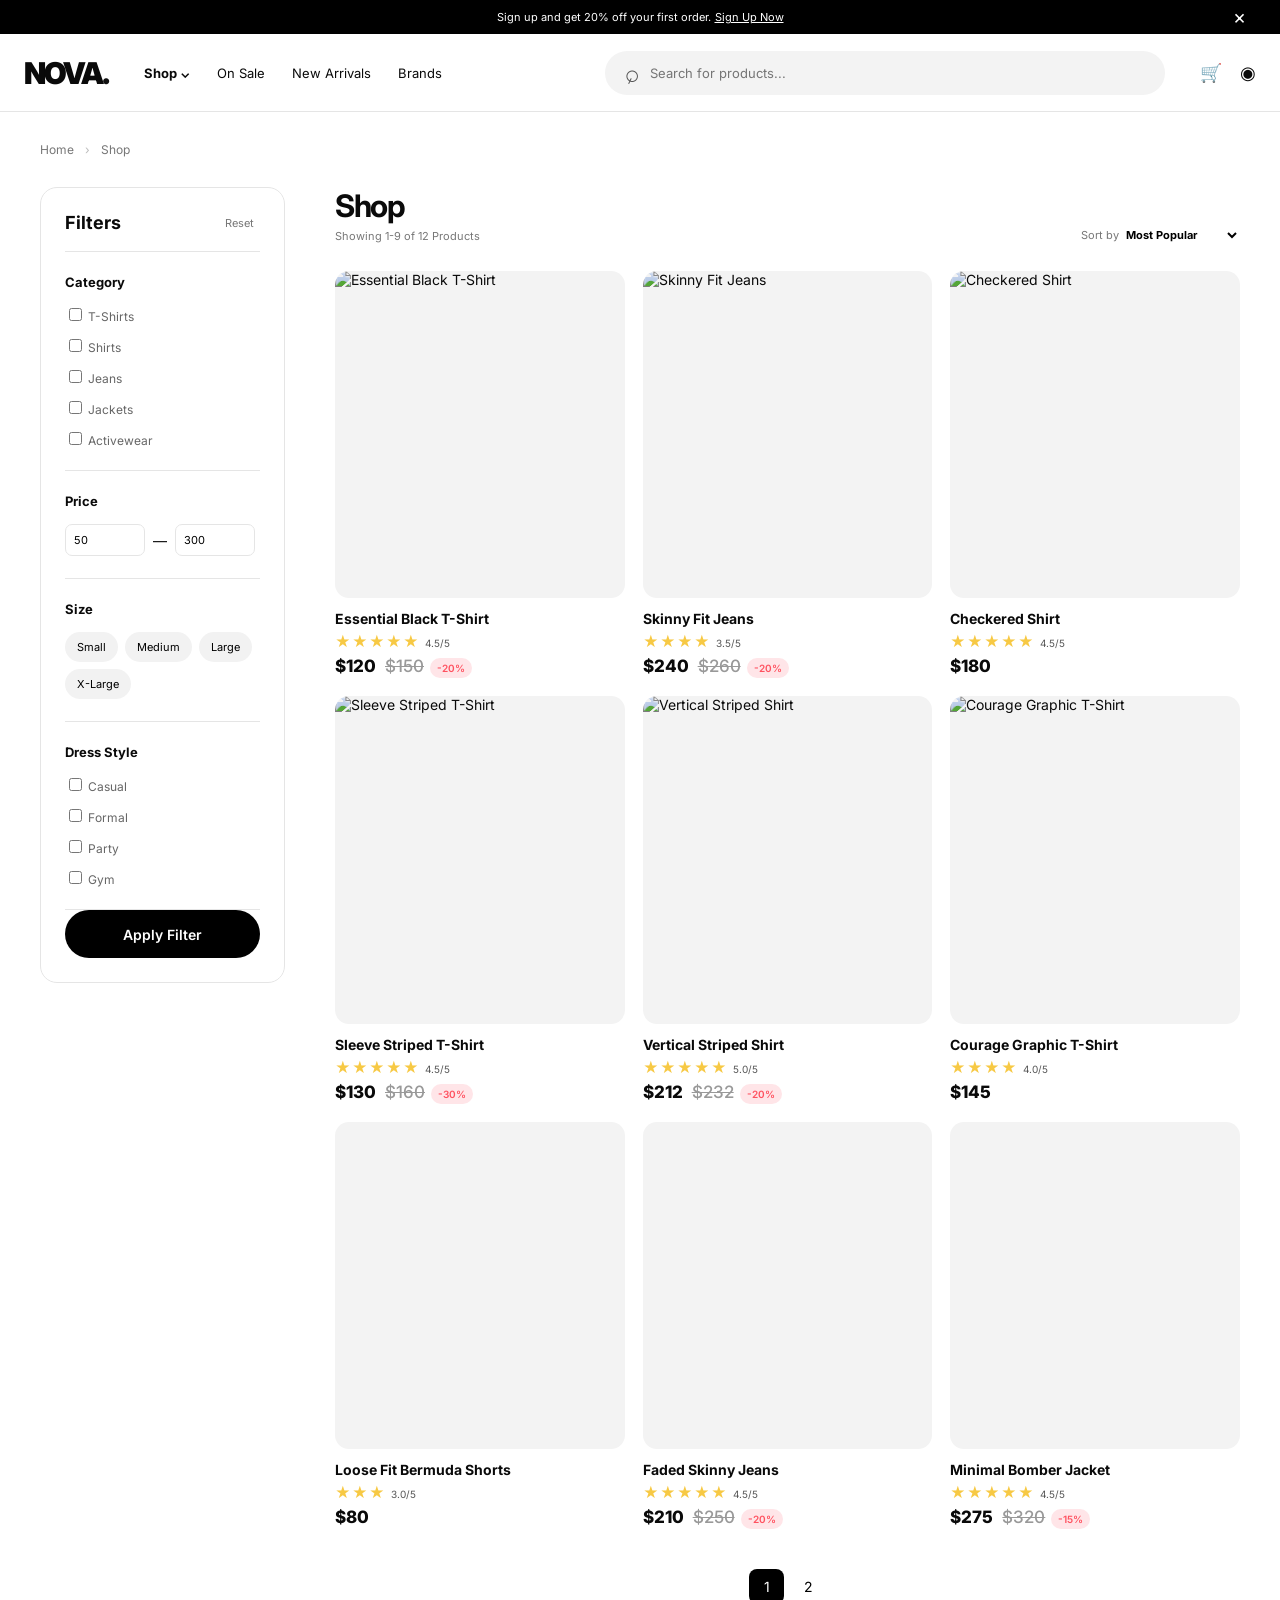
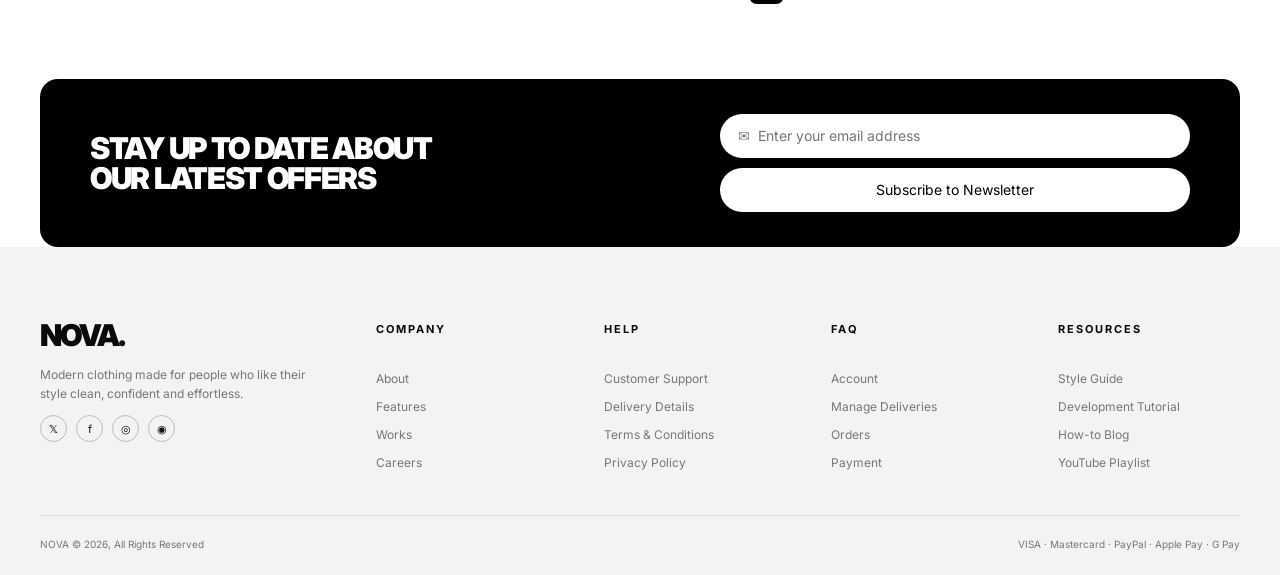
==== shop.html @ 7a4cac16 "first commit" ====
<!DOCTYPE html>
<html lang="en"><head><meta charset="UTF-8"><meta name="viewport" content="width=device-width, initial-scale=1.0"><title>Shop — NOVA</title><link rel="preconnect" href="https://fonts.googleapis.com"><link rel="preconnect" href="https://fonts.gstatic.com" crossorigin><link href="https://fonts.googleapis.com/css2?family=Inter:wght@400;500;600;700;800;900&display=swap" rel="stylesheet"><link rel="stylesheet" href="style.css"></head>
<body>
<div class="promo">Sign up and get 20% off your first order. <a href="index.html#newsletter">Sign Up Now</a><button class="promo-close">×</button></div>
<header class="site-header"><a class="logo" href="index.html">NOVA<span>.</span></a><nav class="desktop-nav"><a class="active" href="shop.html">Shop <span>⌄</span></a><a href="shop.html?sort=sale">On Sale</a><a href="shop.html?sort=new">New Arrivals</a><a href="shop.html?category=brands">Brands</a></nav><div class="search-box"><span>⌕</span><input id="globalSearch" placeholder="Search for products..."></div><div class="header-actions"><a href="cart.html">🛒</a><a href="index.html#account">◉</a><button class="hamburger" id="hamburger"><i></i><i></i><i></i></button></div></header>
<div class="mobile-menu" id="mobileMenu"><a href="shop.html">Shop</a><a href="shop.html?sort=sale">On Sale</a><a href="shop.html?sort=new">New Arrivals</a><a href="shop.html?category=brands">Brands</a><a href="cart.html">Cart</a></div>
<main class="container shop-page"><div class="breadcrumbs">Home <span>›</span> Shop</div><div class="shop-layout">
<aside class="filters"><div class="filter-title"><h3>Filters</h3><button id="clearFilters">Reset</button></div><div class="filter-group"><h4>Category</h4><label><input type="checkbox" value="T-Shirts"> T-Shirts</label><label><input type="checkbox" value="Shirts"> Shirts</label><label><input type="checkbox" value="Jeans"> Jeans</label><label><input type="checkbox" value="Jackets"> Jackets</label><label><input type="checkbox" value="Activewear"> Activewear</label></div><div class="filter-group"><h4>Price</h4><div class="price-row"><input id="minPrice" type="number" value="50" min="0"><span>—</span><input id="maxPrice" type="number" value="300" min="0"></div></div><div class="filter-group"><h4>Size</h4><div class="chips"><button data-size="S">Small</button><button data-size="M">Medium</button><button data-size="L">Large</button><button data-size="XL">X-Large</button></div></div><div class="filter-group"><h4>Dress Style</h4><label><input type="checkbox" value="Casual"> Casual</label><label><input type="checkbox" value="Formal"> Formal</label><label><input type="checkbox" value="Party"> Party</label><label><input type="checkbox" value="Gym"> Gym</label></div><button class="btn dark full" id="applyFilters">Apply Filter</button></aside>
<section class="shop-results"><div class="shop-head"><div><h1 id="shopTitle">Casual</h1><p id="resultCount"></p></div><label class="sort">Sort by <select id="sortSelect"><option value="popular">Most Popular</option><option value="new">Newest</option><option value="price-low">Price: Low to High</option><option value="price-high">Price: High to Low</option></select></label></div><div class="product-grid three" id="shopProducts"></div><div class="pagination" id="pagination"></div></section>
</div></main>
<section class="newsletter container" id="newsletter"><h2>STAY UP TO DATE ABOUT<br>OUR LATEST OFFERS</h2><form id="newsletterForm"><input type="email" required placeholder="✉  Enter your email address"><button>Subscribe to Newsletter</button></form></section><footer class="footer"><div class="container footer-grid"><div class="footer-brand"><a class="logo" href="index.html">NOVA<span>.</span></a><p>Modern clothing made for people who like their style clean, confident and effortless.</p><div class="socials"><a href="#">𝕏</a><a href="#">f</a><a href="#">◎</a><a href="#">◉</a></div></div><div><h4>COMPANY</h4><a href="#">About</a><a href="#">Features</a><a href="#">Works</a><a href="#">Careers</a></div><div><h4>HELP</h4><a href="#">Customer Support</a><a href="#">Delivery Details</a><a href="#">Terms & Conditions</a><a href="#">Privacy Policy</a></div><div><h4>FAQ</h4><a href="#">Account</a><a href="#">Manage Deliveries</a><a href="cart.html">Orders</a><a href="#">Payment</a></div><div><h4>RESOURCES</h4><a href="#">Style Guide</a><a href="#">Development Tutorial</a><a href="#">How-to Blog</a><a href="#">YouTube Playlist</a></div></div><div class="container footer-bottom"><span>NOVA © 2026, All Rights Reserved</span><span>VISA · Mastercard · PayPal · Apple Pay · G Pay</span></div></footer><div class="toast" id="toast"></div><script src="script.js"></script></body></html>
---- style.css ----
:root {
    --black: #000;
    --white: #fff;
    --bg: #fff;
    --soft: #f5f5f5;
    --line: #e5e5e5;
    --muted: #6b6b6b;
    --yellow: #f7c944;
    --red: #ff5a67;
    --max: 1710px
}

* {
    box-sizing: border-box
}

html {
    scroll-behavior: smooth
}

body {
    margin: 0;
    font-family: Inter, Arial, sans-serif;
    color: #0a0a0a;
    background: #fff;
    font-size: 14px
}

a {
    text-decoration: none;
    color: inherit
}

button,
input,
select {
    font: inherit
}

button {
    cursor: pointer;
    border: 0;
    background: none
}

.container {
    /* width: min(var(--max), calc(100% - 80px)); */
    width: min(var(--max), calc(100% - 80px));
    margin: auto
}

.promo {
    height: 34px;
    background: #000;
    color: #fff;
    display: flex;
    align-items: center;
    justify-content: center;
    font-size: 11px;
    position: relative
}

.promo a {
    text-decoration: underline;
    margin-left: 4px
}

.promo-close {
    position: absolute;
    right: 28px;
    color: #fff;
    font-size: 20px
}

.site-header {
    height: 78px;
    border-bottom: 1px solid var(--line);
    display: flex;
    align-items: center;
    gap: 35px;
    padding: 0 max(24px, calc((100% - 1280px)/2));
    background: #fff;
    position: sticky;
    top: 0;
    z-index: 50
}

.logo {
    font-weight: 900;
    font-size: 30px;
    letter-spacing: -1.7px;
    white-space: nowrap
}

.logo span {
    color: #111
}

.desktop-nav {
    display: flex;
    gap: 27px;
    align-items: center
}

.desktop-nav a {
    font-size: 13px
}

.desktop-nav a:hover,
.desktop-nav .active {
    font-weight: 700
}

.desktop-nav span {
    font-size: 13px
}

.search-box {
    height: 44px;
    background: #f3f3f3;
    border-radius: 24px;
    display: flex;
    align-items: center;
    gap: 10px;
    padding: 0 18px;
    flex: 1;
    max-width: 560px;
    margin-left: auto
}

.search-box span {
    font-size: 25px;
    transform: rotate(-20deg);
    color: #555
}

.search-box input {
    border: 0;
    outline: 0;
    background: transparent;
    width: 100%;
    font-size: 13px
}

.header-actions {
    display: flex;
    align-items: center;
    gap: 18px;
    font-size: 18px
}

.header-actions a {
    line-height: 1
}

.hamburger {
    display: none;
    width: 34px;
    height: 34px
}

.hamburger i {
    display: block;
    width: 20px;
    height: 2px;
    background: #111;
    margin: 4px auto
}

.mobile-menu {
    display: none
}

.hero {
    min-height: 620px;
    background: #f4f2f3;
    display: grid;
    grid-template-columns: 1fr 1fr;
    overflow: hidden
}

.hero-copy {
    padding: 82px 40px 55px 70px;
    display: flex;
    flex-direction: column;
    align-items: flex-start
}

.eyebrow {
    font-size: 11px;
    font-weight: 700;
    letter-spacing: 1.7px;
    color: #555;
    margin: 0 0 16px
}

.hero h1 {
    font-size: 65px;
    line-height: .93;
    letter-spacing: -4px;
    margin: 0 0 22px;
    font-weight: 900
}

.hero h1 span {
    display: inline-block
}

.hero-text {
    max-width: 480px;
    line-height: 1.7;
    color: #666;
    margin: 0 0 26px
}

.btn {
    display: inline-flex;
    justify-content: center;
    align-items: center;
    min-height: 48px;
    border-radius: 25px;
    padding: 0 34px;
    font-weight: 600
}

.btn.dark {
    background: #000;
    color: #fff
}

.btn.light {
    background: #fff;
    border: 1px solid var(--line)
}

.btn.full {
    width: 100%
}

.stats {
    display: flex;
    gap: 35px;
    margin-top: auto;
    padding-top: 35px
}

.stats div {
    display: flex;
    flex-direction: column;
    gap: 6px
}

.stats strong {
    font-size: 27px
}

.stats span {
    font-size: 10px;
    color: #777
}

.hero-image {
    min-height: 620px
}

.hero-image img {
    width: 100%;
    height: 100%;
    object-fit: cover;
    object-position: center
}

.brand-strip {
    background: #000;
    color: #fff
}

.brands {
    height: 92px;
    display: flex;
    align-items: center;
    justify-content: space-around;
    font-size: 24px;
    letter-spacing: -1px
}

.brands b:last-child {
    font-weight: 500
}

.section {
    padding-top: 78px;
    padding-bottom: 78px
}

.section-heading {
    display: flex;
    align-items: center;
    justify-content: space-between;
    margin-bottom: 35px
}

.section-heading h2,
.styles-section>h2 {
    font-size: 31px;
    letter-spacing: -1.5px;
    margin: 0;
    font-weight: 900
}

.section-heading>a {
    border: 1px solid var(--line);
    padding: 11px 22px;
    border-radius: 22px;
    font-size: 12px
}

.product-grid {
    display: grid;
    gap: 18px
}

.product-grid.four {
    grid-template-columns: repeat(4, 1fr)
}

.product-grid.three {
    grid-template-columns: repeat(3, 1fr)
}

.product-card {
    min-width: 0
}

.product-image {
    display: block;
    background: #f3f3f3;
    border-radius: 14px;
    overflow: hidden;
    aspect-ratio: 1/1.13;
    margin-bottom: 12px
}

.product-image img {
    width: 100%;
    height: 100%;
    object-fit: cover;
    mix-blend-mode: multiply
}

.product-name {
    display: block;
    font-weight: 700;
    font-size: 14px;
    margin-bottom: 5px
}

.rating {
    color: var(--yellow);
    font-size: 15px;
    letter-spacing: 1px
}

.rating small {
    color: #555;
    font-size: 10px;
    letter-spacing: 0;
    margin-left: 5px
}

.price {
    font-weight: 800;
    font-size: 17px;
    margin-top: 5px
}

.price del {
    color: #999;
    font-weight: 500;
    margin-left: 5px
}

.sale {
    display: inline-block;
    background: #ffe5e8;
    color: #ff5260;
    font-size: 10px;
    border-radius: 10px;
    padding: 4px 7px;
    margin-left: 6px;
    font-weight: 600
}

.border-top {
    border-top: 1px solid var(--line)
}

.styles-section {
    background: #f5f5f5;
    border-radius: 26px;
    padding: 50px
}

.styles-section>h2 {
    text-align: center;
    margin-bottom: 32px
}

.style-grid {
    display: grid;
    grid-template-columns: 1fr 1.7fr;
    gap: 15px
}

.style-card {
    height: 245px;
    border-radius: 15px;
    overflow: hidden;
    position: relative;
    background: #ddd
}

.style-card.wide {
    height: 245px
}

.style-card img {
    width: 100%;
    height: 100%;
    object-fit: cover
}

.style-card span {
    position: absolute;
    top: 22px;
    left: 24px;
    font-size: 22px;
    font-weight: 800
}

.reviews-section {
    padding-bottom: 55px
}

.slider-arrows {
    display: flex;
    gap: 5px
}

.slider-arrows button {
    font-size: 22px;
    padding: 5px
}

.reviews {
    display: grid;
    grid-template-columns: repeat(3, 1fr);
    gap: 18px;
    overflow: hidden
}

.review {
    border: 1px solid var(--line);
    border-radius: 16px;
    padding: 24px;
    min-height: 190px
}

.review h3 {
    font-size: 14px;
    margin: 10px 0
}

.review h3 b {
    display: inline-flex;
    background: #17a558;
    color: #fff;
    width: 15px;
    height: 15px;
    border-radius: 50%;
    align-items: center;
    justify-content: center;
    font-size: 9px
}

.review p {
    color: #666;
    line-height: 1.65;
    margin: 0;
    font-size: 12px
}

.newsletter {
    background: #000;
    color: #fff;
    border-radius: 18px;
    padding: 35px 50px;
    display: flex;
    align-items: center;
    justify-content: space-between;
    gap: 40px;
    margin-bottom: 0
}

.newsletter h2 {
    font-size: 30px;
    line-height: 1;
    letter-spacing: -1.3px;
    margin: 0;
    font-weight: 900
}

.newsletter form {
    width: min(470px, 100%);
    display: grid;
    gap: 10px
}

.newsletter input,
.newsletter button {
    height: 44px;
    border: 0;
    border-radius: 23px;
    padding: 0 18px
}

.newsletter button {
    background: #fff;
    color: #000
}

.newsletter input {
    outline: 0
}

.footer {
    background: #f3f3f3;
    margin-top: 0;
    padding: 70px 0 25px
}

.footer-grid {
    display: grid;
    grid-template-columns: 1.6fr repeat(4, 1fr);
    gap: 45px
}

.footer-brand p {
    color: #777;
    line-height: 1.6;
    max-width: 270px;
    font-size: 12px
}

.footer h4 {
    font-size: 11px;
    letter-spacing: 2px;
    margin: 5px 0 22px
}

.footer-grid>div:not(.footer-brand) {
    display: flex;
    flex-direction: column;
    gap: 13px
}

.footer-grid>div:not(.footer-brand) a {
    color: #777;
    font-size: 12px
}

.socials {
    display: flex;
    gap: 9px
}

.socials a {
    width: 27px;
    height: 27px;
    border: 1px solid #bbb;
    border-radius: 50%;
    display: flex;
    align-items: center;
    justify-content: center;
    font-size: 11px
}

.footer-bottom {
    border-top: 1px solid #ddd;
    margin-top: 45px;
    padding-top: 22px;
    display: flex;
    justify-content: space-between;
    color: #777;
    font-size: 10px
}

.toast {
    position: fixed;
    right: 25px;
    bottom: 25px;
    background: #000;
    color: #fff;
    padding: 13px 18px;
    border-radius: 10px;
    opacity: 0;
    transform: translateY(15px);
    transition: .25s;
    z-index: 100
}

.toast.show {
    opacity: 1;
    transform: translateY(0)
}

.breadcrumbs {
    color: #777;
    font-size: 12px;
    padding: 30px 0
}

.breadcrumbs span {
    padding: 0 8px;
    color: #bbb
}

.shop-page {
    padding-bottom: 75px
}

.shop-layout {
    display: grid;
    grid-template-columns: 245px 1fr;
    gap: 50px
}

.filters {
    border: 1px solid var(--line);
    border-radius: 17px;
    padding: 24px;
    height: max-content;
    position: sticky;
    top: 105px
}

.filter-title {
    display: flex;
    align-items: center;
    justify-content: space-between;
    border-bottom: 1px solid var(--line);
    padding-bottom: 18px
}

.filter-title h3 {
    margin: 0;
    font-size: 18px
}

.filter-title button {
    font-size: 11px;
    color: #777
}

.filter-group {
    padding: 22px 0;
    border-bottom: 1px solid var(--line);
    display: flex;
    flex-direction: column;
    gap: 12px
}

.filter-group h4 {
    margin: 0 0 3px;
    font-size: 13px
}

.filter-group label {
    font-size: 12px;
    color: #666
}

.filter-group input[type=checkbox] {
    accent-color: #000
}

.price-row {
    display: flex;
    align-items: center;
    gap: 8px
}

.price-row input {
    width: 80px;
    border: 1px solid var(--line);
    border-radius: 7px;
    padding: 8px;
    font-size: 11px
}

.chips {
    display: flex;
    gap: 7px;
    flex-wrap: wrap
}

.chips button {
    padding: 8px 12px;
    background: #f2f2f2;
    border-radius: 18px;
    font-size: 11px
}

.chips button.active {
    background: #000;
    color: #fff
}

.shop-results {
    min-width: 0
}

.shop-head {
    display: flex;
    justify-content: space-between;
    align-items: flex-end;
    margin-bottom: 28px
}

.shop-head h1 {
    font-size: 31px;
    margin: 0 0 5px;
    letter-spacing: -1.5px
}

.shop-head p {
    color: #777;
    margin: 0;
    font-size: 11px
}

.sort {
    font-size: 11px;
    color: #777
}

.sort select {
    border: 0;
    font-weight: 700;
    outline: 0;
    background: #fff
}

.pagination {
    display: flex;
    justify-content: center;
    gap: 7px;
    margin-top: 40px
}

.pagination button {
    width: 35px;
    height: 35px;
    border-radius: 8px
}

.pagination button.active {
    background: #000;
    color: #fff
}

.product-page {
    padding-bottom: 50px
}

.product-main {
    display: grid;
    grid-template-columns: 1.2fr 1fr;
    gap: 60px;
    align-items: start
}

.gallery {
    display: grid;
    grid-template-columns: 85px 1fr;
    gap: 15px
}

.thumbs {
    display: flex;
    flex-direction: column;
    gap: 12px
}

.thumb {
    border: 1px solid transparent;
    border-radius: 12px;
    overflow: hidden;
    padding: 0;
    background: #f4f4f4;
    aspect-ratio: 1
}

.thumb.active {
    border-color: #111
}

.thumb img {
    width: 100%;
    height: 100%;
    object-fit: cover
}

.main-image {
    background: #f4f4f4;
    border-radius: 17px;
    overflow: hidden;
    aspect-ratio: 1/1.12
}

.main-image img {
    width: 100%;
    height: 100%;
    object-fit: cover;
    mix-blend-mode: multiply
}

.product-info h1 {
    font-size: 45px;
    line-height: 1;
    letter-spacing: -2px;
    margin: 8px 0 15px
}

.product-info .price-line {
    display: flex;
    align-items: center;
    gap: 12px;
    margin: 15px 0 20px
}

.price-line strong {
    font-size: 30px
}

.price-line del {
    font-size: 19px;
    color: #999
}

.price-line span {
    background: #ffe5e8;
    color: #ff5360;
    padding: 6px 10px;
    border-radius: 14px;
    font-size: 11px
}

.product-desc {
    color: #666;
    line-height: 1.7;
    font-size: 12px;
    max-width: 650px
}

.product-info hr {
    border: 0;
    border-top: 1px solid var(--line);
    margin: 24px 0
}

.option {
    padding: 0 0 23px;
    border-bottom: 1px solid var(--line);
    margin-bottom: 20px
}

.option>span {
    display: block;
    color: #777;
    font-size: 12px;
    margin-bottom: 12px
}

.color-dots {
    display: flex;
    gap: 10px
}

.color {
    width: 26px;
    height: 26px;
    border-radius: 50%;
    background: var(--c);
    border: 3px solid #fff;
    outline: 1px solid transparent
}

.color.selected {
    outline-color: #000
}

.size-buttons {
    display: flex;
    gap: 8px
}

.size {
    background: #f1f1f1;
    padding: 10px 18px;
    border-radius: 20px;
    font-size: 11px
}

.size.selected {
    background: #000;
    color: #fff
}

.buy-row {
    display: flex;
    gap: 12px
}

.buy-row .btn {
    flex: 1
}

.qty {
    height: 48px;
    background: #f1f1f1;
    border-radius: 25px;
    display: flex;
    align-items: center;
    justify-content: center;
    gap: 22px;
    padding: 0 16px
}

.qty button {
    font-size: 22px
}

.product-tabs {
    display: flex;
    border-bottom: 1px solid var(--line);
    margin-top: 55px
}

.product-tabs button {
    flex: 1;
    padding: 18px 8px;
    color: #777;
    font-size: 12px;
    border-bottom: 2px solid transparent
}

.product-tabs button.active {
    color: #000;
    border-color: #000
}

.reviews-product {
    padding-top: 60px
}

.review-head {
    display: flex;
    justify-content: space-between;
    align-items: center;
    margin-bottom: 25px
}

.review-head h2 {
    font-size: 24px;
    margin: 0
}

.review-head small {
    font-weight: 400;
    color: #777;
    font-size: 12px
}

.review-grid {
    display: grid;
    grid-template-columns: 1fr 1fr;
    gap: 16px
}

.load-more {
    display: block;
    margin: 25px auto 0;
    border: 1px solid var(--line);
    padding: 11px 24px;
    border-radius: 22px
}

.related {
    padding-bottom: 45px
}

.cart-page {
    padding-bottom: 70px
}

.cart-page>h1 {
    font-size: 40px;
    letter-spacing: -2px;
    margin: 5px 0 30px
}

.cart-layout {
    display: grid;
    grid-template-columns: 1.3fr .8fr;
    gap: 28px
}

.cart-list {
    border: 1px solid var(--line);
    border-radius: 18px;
    padding: 22px
}

.cart-item {
    display: grid;
    grid-template-columns: 110px 1fr auto;
    gap: 18px;
    align-items: center;
    padding: 0 0 20px;
    margin-bottom: 20px;
    border-bottom: 1px solid var(--line);
    position: relative
}

.cart-item:last-child {
    margin-bottom: 0;
    padding-bottom: 0;
    border: 0
}

.cart-img {
    width: 110px;
    height: 120px;
    background: #f4f4f4;
    border-radius: 12px;
    overflow: hidden
}

.cart-img img {
    width: 100%;
    height: 100%;
    object-fit: cover;
    mix-blend-mode: multiply
}

.cart-info h3 {
    font-size: 16px;
    margin: 0 0 7px
}

.cart-info p {
    font-size: 11px;
    color: #777;
    margin: 3px 0
}

.cart-info strong {
    font-size: 19px;
    display: block;
    margin-top: 10px
}

.cart-item .qty {
    grid-column: 3;
    grid-row: 1;
    align-self: end;
    height: 38px;
    gap: 15px
}

.remove {
    position: absolute;
    right: 5px;
    top: 0;
    color: #ff424f;
    font-size: 18px
}

.summary {
    border: 1px solid var(--line);
    border-radius: 18px;
    padding: 27px;
    height: max-content
}

.summary h2 {
    font-size: 20px;
    margin: 0 0 22px
}

.summary-line,
.summary-total {
    display: flex;
    justify-content: space-between;
    align-items: center;
    margin: 17px 0;
    color: #666
}

.summary-line strong {
    color: #111
}

.discount-line strong {
    color: #ff3e4d
}

.summary-total {
    font-size: 16px;
    color: #111
}

.summary-total strong {
    font-size: 22px
}

.summary hr {
    border: 0;
    border-top: 1px solid var(--line)
}

.promo-code {
    display: flex;
    gap: 10px;
    margin: 20px 0
}

.promo-code input {
    height: 43px;
    background: #f2f2f2;
    border: 0;
    border-radius: 22px;
    padding: 0 16px;
    flex: 1;
    outline: 0;
    font-size: 11px
}

.promo-code button {
    background: #000;
    color: #fff;
    border-radius: 22px;
    padding: 0 23px
}

.checkout {
    min-height: 52px
}

.checkout span {
    font-size: 18px;
    margin-left: 8px
}

.payment-note {
    font-size: 10px;
    color: #999;
    line-height: 1.5;
    margin-bottom: 0
}

.empty-cart {
    text-align: center;
    padding: 60px 20px
}

.empty-cart>div {
    font-size: 50px
}

.empty-cart h2 {
    font-size: 22px
}

.empty-cart p {
    color: #777;
    margin-bottom: 25px
}

@media(max-width:1050px) {
    .container {
        width: min(var(--max), calc(100% - 40px))
    }

    .desktop-nav {
        display: none
    }

    .hamburger {
        display: block
    }

    .site-header {
        padding: 0 20px;
        gap: 18px
    }

    .search-box {
        max-width: none
    }

    .hero {
        grid-template-columns: 1fr
    }

    .hero-copy {
        padding: 55px 45px
    }

    .hero-image {
        height: 480px;
        min-height: 0
    }

    .stats {
        margin-top: 25px
    }

    .product-grid.four {
        grid-template-columns: repeat(2, 1fr)
    }

    .style-grid {
        grid-template-columns: 1fr 1fr
    }

    .shop-layout {
        grid-template-columns: 1fr
    }

    .filters {
        position: static
    }

    .product-grid.three {
        grid-template-columns: repeat(3, 1fr)
    }

    .product-main {
        grid-template-columns: 1fr 1fr;
        gap: 35px
    }

    .cart-layout {
        grid-template-columns: 1fr
    }

    .footer-grid {
        grid-template-columns: 1.5fr repeat(2, 1fr)
    }

    .footer-grid>div:nth-child(4),
    .footer-grid>div:nth-child(5) {
        margin-top: 20px
    }
}

@media(max-width:700px) {
    body {
        font-size: 13px
    }

    .container {
        width: calc(100% - 32px)
    }

    .promo {
        font-size: 9px;
        height: 31px
    }

    .promo-close {
        right: 9px
    }

    .site-header {
        height: 62px;
        padding: 0 16px
    }

    .logo {
        font-size: 24px
    }

    .search-box {
        order: 3;
        display: none
    }

    .header-actions {
        margin-left: auto;
        gap: 12px
    }

    .header-actions a {
        font-size: 16px
    }

    .mobile-menu {
        display: flex;
        position: fixed;
        top: 93px;
        left: 12px;
        right: 12px;
        background: #fff;
        border: 1px solid var(--line);
        border-radius: 14px;
        box-shadow: 0 15px 35px rgba(0, 0, 0, .15);
        flex-direction: column;
        padding: 8px;
        z-index: 49;
        transform: translateY(-15px);
        opacity: 0;
        pointer-events: none;
        transition: .25s
    }

    .mobile-menu.open {
        transform: translateY(0);
        opacity: 1;
        pointer-events: auto
    }

    .mobile-menu a {
        padding: 14px 15px;
        border-bottom: 1px solid var(--line)
    }

    .mobile-menu a:last-child {
        border-bottom: 0
    }

    .hero {
        width: 100%;
        border-radius: 0;
        min-height: auto
    }

    .hero-copy {
        padding: 50px 20px 30px
    }

    .hero h1 {
        font-size: 43px;
        letter-spacing: -2.5px
    }

    .hero-text {
        font-size: 12px
    }

    .hero-image {
        height: 440px
    }

    .stats {
        gap: 18px;
        flex-wrap: wrap
    }

    .stats strong {
        font-size: 20px
    }

    .stats span {
        font-size: 8px
    }

    .brand-strip {
        overflow: hidden
    }

    .brands {
        height: 65px;
        gap: 30px;
        width: max-content;
        justify-content: flex-start
    }

    .brands b {
        font-size: 16px
    }

    .section {
        padding-top: 48px;
        padding-bottom: 48px
    }

    .section-heading {
        margin-bottom: 24px
    }

    .section-heading h2,
    .styles-section>h2 {
        font-size: 22px
    }

    .section-heading>a {
        font-size: 10px;
        padding: 9px 14px
    }

    .product-grid.four,
    .product-grid.three {
        grid-template-columns: repeat(2, 1fr);
        gap: 14px
    }

    .product-name {
        font-size: 11px
    }

    .rating {
        font-size: 11px
    }

    .price {
        font-size: 14px
    }

    .price del {
        font-size: 11px
    }

    .sale {
        font-size: 8px;
        padding: 3px 5px
    }

    .styles-section {
        padding: 25px 15px;
        border-radius: 18px
    }

    .style-grid {
        grid-template-columns: 1fr 1fr;
        gap: 9px
    }

    .style-card,
    .style-card.wide {
        height: 155px
    }

    .style-card span {
        font-size: 15px;
        top: 12px;
        left: 14px
    }

    .reviews {
        display: flex;
        overflow: hidden
    }

    .review {
        min-width: 82%;
        padding: 18px
    }

    .newsletter {
        width: calc(100% - 32px);
        padding: 30px 22px;
        display: block;
        border-radius: 15px
    }

    .newsletter h2 {
        font-size: 23px;
        margin-bottom: 25px
    }

    .footer {
        padding: 45px 0 20px
    }

    .footer-grid {
        grid-template-columns: 1.3fr 1fr;
        gap: 30px 20px
    }

    .footer-brand {
        grid-column: 1/-1
    }

    .footer-bottom {
        display: block;
        line-height: 2;
        text-align: center
    }

    .footer-bottom span {
        display: block
    }

    .breadcrumbs {
        padding: 20px 0;
        font-size: 10px
    }

    .shop-page {
        padding-bottom: 45px
    }

    .shop-head {
        align-items: flex-start
    }

    .shop-head h1 {
        font-size: 25px
    }

    .sort {
        font-size: 9px
    }

    .filters {
        padding: 15px
    }

    .filter-group {
        padding: 15px 0
    }

    .product-main {
        grid-template-columns: 1fr;
        gap: 25px
    }

    .gallery {
        grid-template-columns: 60px 1fr
    }

    .main-image {
        aspect-ratio: 1/1.12
    }

    .product-info h1 {
        font-size: 31px
    }

    .price-line strong {
        font-size: 25px
    }

    .product-tabs {
        margin-top: 35px
    }

    .review-grid {
        grid-template-columns: 1fr
    }

    .cart-page>h1 {
        font-size: 31px
    }

    .cart-list {
        padding: 14px
    }

    .cart-item {
        grid-template-columns: 80px 1fr auto;
        gap: 12px
    }

    .cart-img {
        width: 80px;
        height: 95px
    }

    .cart-info h3 {
        font-size: 13px
    }

    .cart-info strong {
        font-size: 17px
    }

    .cart-item .qty {
        grid-column: 2/4;
        grid-row: 2;
        justify-self: end;
        margin-top: -10px
    }

    .summary {
        padding: 20px
    }

    .related {
        padding-top: 40px
    }
}

@media(max-width:430px) {
    .hero h1 {
        font-size: 38px
    }

    .hero-image {
        height: 390px
    }

    .product-grid.four,
    .product-grid.three {
        gap: 10px
    }

    .product-image {
        border-radius: 10px
    }

    .section-heading h2 {
        font-size: 20px
    }

    .style-card,
    .style-card.wide {
        height: 135px
    }

    .style-card span {
        font-size: 13px
    }

    .gallery {
        grid-template-columns: 55px 1fr
    }

    .thumbs {
        gap: 8px
    }

    .buy-row {
        gap: 8px
    }

    .qty {
        gap: 15px;
        padding: 0 11px
    }

    .buy-row .btn {
        padding: 0 18px
    }
}
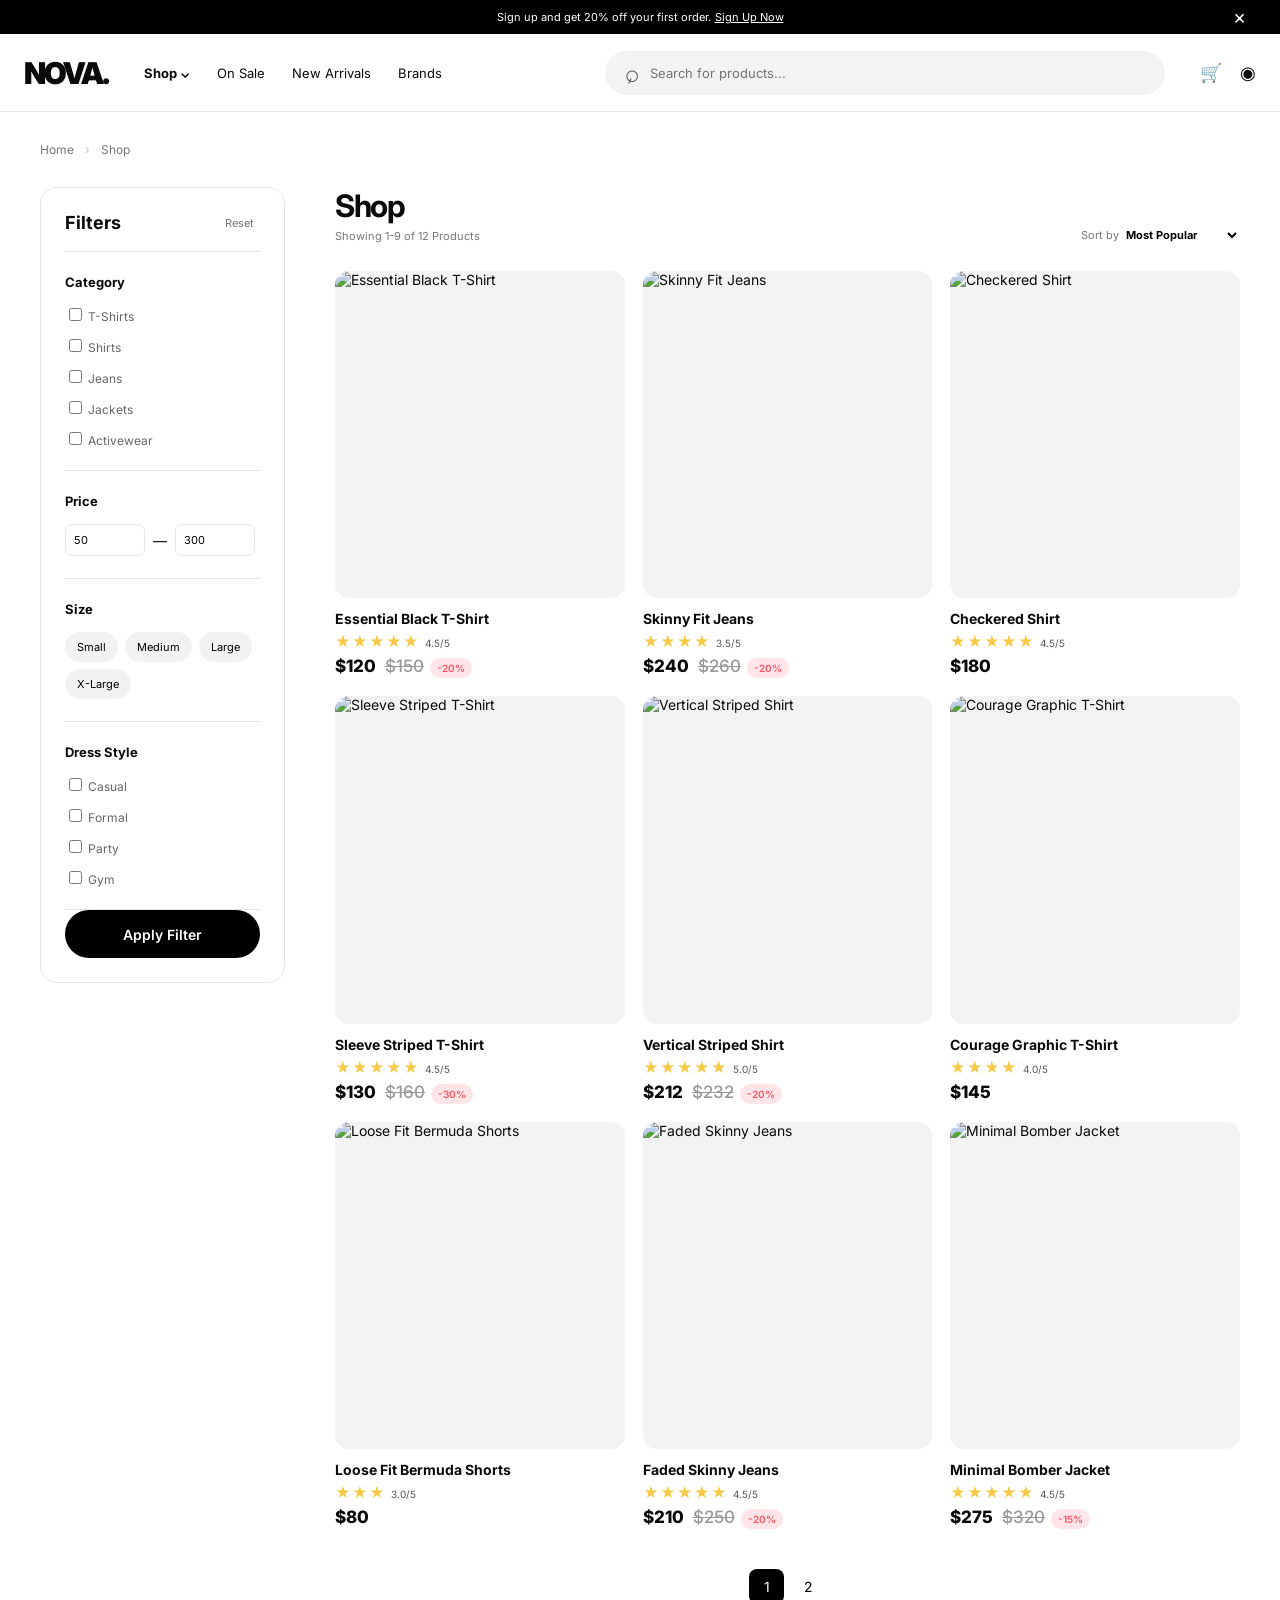
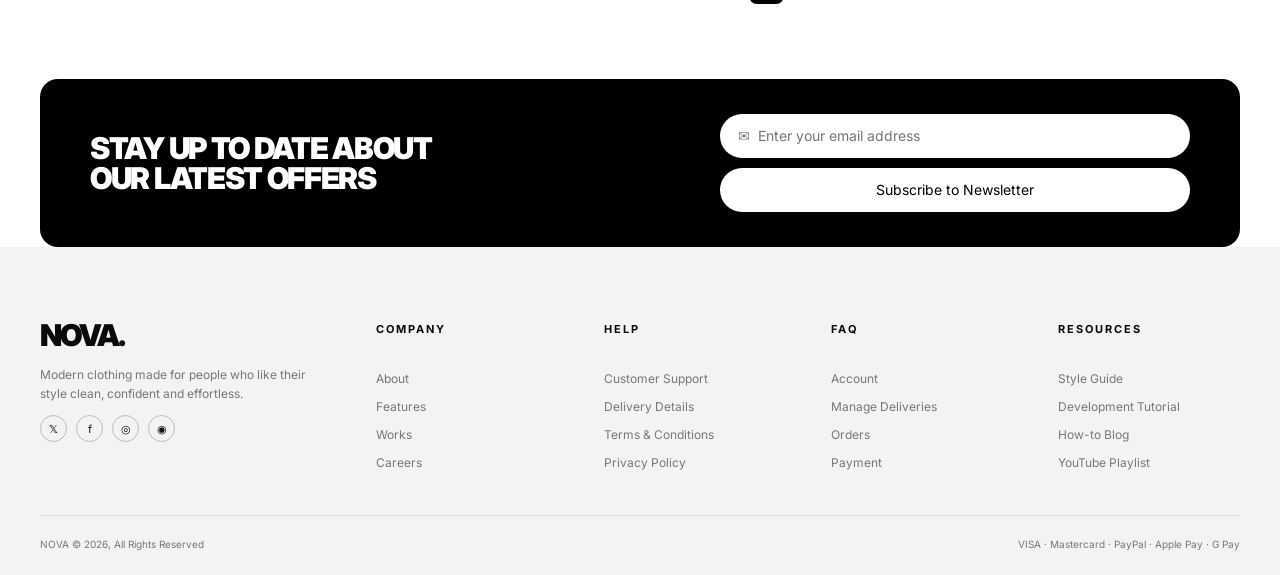
==== commit 3334d1c2: "fix filter" ====
--- a/shop.html
+++ b/shop.html
@@ -1,11 +1,137 @@
 <!DOCTYPE html>
-<html lang="en"><head><meta charset="UTF-8"><meta name="viewport" content="width=device-width, initial-scale=1.0"><title>Shop — NOVA</title><link rel="preconnect" href="https://fonts.googleapis.com"><link rel="preconnect" href="https://fonts.gstatic.com" crossorigin><link href="https://fonts.googleapis.com/css2?family=Inter:wght@400;500;600;700;800;900&display=swap" rel="stylesheet"><link rel="stylesheet" href="style.css"></head>
+<html lang="en">
+
+<head>
+    <meta charset="UTF-8">
+    <meta name="viewport" content="width=device-width, initial-scale=1.0">
+    <title>Shop — NOVA</title>
+    <link rel="preconnect" href="https://fonts.googleapis.com">
+    <link rel="preconnect" href="https://fonts.gstatic.com" crossorigin>
+    <link href="https://fonts.googleapis.com/css2?family=Inter:wght@400;500;600;700;800;900&display=swap"
+        rel="stylesheet">
+    <link rel="stylesheet" href="style.css">
+    <style>
+        .mobile-filter-toggle { display: none; }
+        @media (max-width: 800px) {
+            .mobile-filter-toggle { width:100%; display:flex; align-items:center; justify-content:space-between; gap:12px; margin:0 0 12px; padding:15px 16px; border:1px solid var(--border); border-radius:14px; background:#fff; color:var(--ink); font:inherit; font-weight:700; cursor:pointer; -webkit-tap-highlight-color:transparent; }
+            .filter-chevron { display:inline-flex; align-items:center; justify-content:center; font-size:22px; line-height:1; transform:rotate(0deg); transition:transform .35s ease-in-out; }
+            .mobile-filter-toggle.active .filter-chevron { transform:rotate(180deg); }
+            .shop-layout { display:block; }
+            .shop-layout .filters { display:block; width:100%; max-height:0; margin:0; padding-top:0; padding-bottom:0; overflow:hidden; opacity:0; visibility:hidden; transform:translateY(-6px); transition:max-height .45s ease-in-out, opacity .25s ease-in-out, transform .35s ease-in-out, margin .45s ease-in-out, visibility .45s ease-in-out; }
+            .shop-layout .filters.open { max-height:1200px; margin-bottom:18px; opacity:1; visibility:visible; transform:translateY(0); }
+        }
+    </style>
+</head>
+
 <body>
-<div class="promo">Sign up and get 20% off your first order. <a href="index.html#newsletter">Sign Up Now</a><button class="promo-close">×</button></div>
-<header class="site-header"><a class="logo" href="index.html">NOVA<span>.</span></a><nav class="desktop-nav"><a class="active" href="shop.html">Shop <span>⌄</span></a><a href="shop.html?sort=sale">On Sale</a><a href="shop.html?sort=new">New Arrivals</a><a href="shop.html?category=brands">Brands</a></nav><div class="search-box"><span>⌕</span><input id="globalSearch" placeholder="Search for products..."></div><div class="header-actions"><a href="cart.html">🛒</a><a href="index.html#account">◉</a><button class="hamburger" id="hamburger"><i></i><i></i><i></i></button></div></header>
-<div class="mobile-menu" id="mobileMenu"><a href="shop.html">Shop</a><a href="shop.html?sort=sale">On Sale</a><a href="shop.html?sort=new">New Arrivals</a><a href="shop.html?category=brands">Brands</a><a href="cart.html">Cart</a></div>
-<main class="container shop-page"><div class="breadcrumbs">Home <span>›</span> Shop</div><div class="shop-layout">
-<aside class="filters"><div class="filter-title"><h3>Filters</h3><button id="clearFilters">Reset</button></div><div class="filter-group"><h4>Category</h4><label><input type="checkbox" value="T-Shirts"> T-Shirts</label><label><input type="checkbox" value="Shirts"> Shirts</label><label><input type="checkbox" value="Jeans"> Jeans</label><label><input type="checkbox" value="Jackets"> Jackets</label><label><input type="checkbox" value="Activewear"> Activewear</label></div><div class="filter-group"><h4>Price</h4><div class="price-row"><input id="minPrice" type="number" value="50" min="0"><span>—</span><input id="maxPrice" type="number" value="300" min="0"></div></div><div class="filter-group"><h4>Size</h4><div class="chips"><button data-size="S">Small</button><button data-size="M">Medium</button><button data-size="L">Large</button><button data-size="XL">X-Large</button></div></div><div class="filter-group"><h4>Dress Style</h4><label><input type="checkbox" value="Casual"> Casual</label><label><input type="checkbox" value="Formal"> Formal</label><label><input type="checkbox" value="Party"> Party</label><label><input type="checkbox" value="Gym"> Gym</label></div><button class="btn dark full" id="applyFilters">Apply Filter</button></aside>
-<section class="shop-results"><div class="shop-head"><div><h1 id="shopTitle">Casual</h1><p id="resultCount"></p></div><label class="sort">Sort by <select id="sortSelect"><option value="popular">Most Popular</option><option value="new">Newest</option><option value="price-low">Price: Low to High</option><option value="price-high">Price: High to Low</option></select></label></div><div class="product-grid three" id="shopProducts"></div><div class="pagination" id="pagination"></div></section>
-</div></main>
-<section class="newsletter container" id="newsletter"><h2>STAY UP TO DATE ABOUT<br>OUR LATEST OFFERS</h2><form id="newsletterForm"><input type="email" required placeholder="✉  Enter your email address"><button>Subscribe to Newsletter</button></form></section><footer class="footer"><div class="container footer-grid"><div class="footer-brand"><a class="logo" href="index.html">NOVA<span>.</span></a><p>Modern clothing made for people who like their style clean, confident and effortless.</p><div class="socials"><a href="#">𝕏</a><a href="#">f</a><a href="#">◎</a><a href="#">◉</a></div></div><div><h4>COMPANY</h4><a href="#">About</a><a href="#">Features</a><a href="#">Works</a><a href="#">Careers</a></div><div><h4>HELP</h4><a href="#">Customer Support</a><a href="#">Delivery Details</a><a href="#">Terms & Conditions</a><a href="#">Privacy Policy</a></div><div><h4>FAQ</h4><a href="#">Account</a><a href="#">Manage Deliveries</a><a href="cart.html">Orders</a><a href="#">Payment</a></div><div><h4>RESOURCES</h4><a href="#">Style Guide</a><a href="#">Development Tutorial</a><a href="#">How-to Blog</a><a href="#">YouTube Playlist</a></div></div><div class="container footer-bottom"><span>NOVA © 2026, All Rights Reserved</span><span>VISA · Mastercard · PayPal · Apple Pay · G Pay</span></div></footer><div class="toast" id="toast"></div><script src="script.js"></script></body></html>
+    <div class="promo">Sign up and get 20% off your first order. <a href="index.html#newsletter">Sign Up Now</a><button
+            class="promo-close">×</button></div>
+    <header class="site-header"><a class="logo" href="index.html">NOVA<span>.</span></a>
+        <nav class="desktop-nav"><a class="active" href="shop.html">Shop <span>⌄</span></a><a
+                href="shop.html?sort=sale">On Sale</a><a href="shop.html?sort=new">New Arrivals</a><a
+                href="shop.html?category=brands">Brands</a></nav>
+        <div class="search-box"><span>⌕</span><input id="globalSearch" placeholder="Search for products..."></div>
+        <div class="header-actions"><a href="cart.html">🛒</a><a href="index.html#account">◉</a><button
+                class="hamburger" id="hamburger"><i></i><i></i><i></i></button></div>
+    </header>
+    <div class="mobile-menu" id="mobileMenu"><a href="shop.html">Shop</a><a href="shop.html?sort=sale">On Sale</a><a
+            href="shop.html?sort=new">New Arrivals</a><a href="shop.html?category=brands">Brands</a><a
+            href="cart.html">Cart</a></div>
+    <main class="container shop-page">
+        <div class="breadcrumbs">Home <span>›</span> Shop</div>
+        <div class="shop-layout">
+            <button class="mobile-filter-toggle" id="mobileFilterToggle" type="button" aria-expanded="false" aria-controls="mobileFilters">
+                <span>Filters</span>
+                <span class="filter-chevron" aria-hidden="true">⌄</span>
+            </button>
+            <aside class="filters" id="mobileFilters">
+                <div class="filter-title">
+                    <h3>Filters</h3><button id="clearFilters">Reset</button>
+                </div>
+                <div class="filter-group">
+                    <h4>Category</h4><label><input type="checkbox" value="T-Shirts"> T-Shirts</label><label><input
+                            type="checkbox" value="Shirts"> Shirts</label><label><input type="checkbox" value="Jeans">
+                        Jeans</label><label><input type="checkbox" value="Jackets"> Jackets</label><label><input
+                            type="checkbox" value="Activewear"> Activewear</label>
+                </div>
+                <div class="filter-group">
+                    <h4>Price</h4>
+                    <div class="price-row"><input id="minPrice" type="number" value="50" min="0"><span>—</span><input
+                            id="maxPrice" type="number" value="300" min="0"></div>
+                </div>
+                <div class="filter-group">
+                    <h4>Size</h4>
+                    <div class="chips"><button data-size="S">Small</button><button data-size="M">Medium</button><button
+                            data-size="L">Large</button><button data-size="XL">X-Large</button></div>
+                </div>
+                <div class="filter-group">
+                    <h4>Dress Style</h4><label><input type="checkbox" value="Casual"> Casual</label><label><input
+                            type="checkbox" value="Formal"> Formal</label><label><input type="checkbox" value="Party">
+                        Party</label><label><input type="checkbox" value="Gym"> Gym</label>
+                </div><button class="btn dark full" id="applyFilters">Apply Filter</button>
+            </aside>
+            <section class="shop-results">
+                <div class="shop-head">
+                    <div>
+                        <h1 id="shopTitle">Casual</h1>
+                        <p id="resultCount"></p>
+                    </div><label class="sort">Sort by <select id="sortSelect">
+                            <option value="popular">Most Popular</option>
+                            <option value="new">Newest</option>
+                            <option value="price-low">Price: Low to High</option>
+                            <option value="price-high">Price: High to Low</option>
+                        </select></label>
+                </div>
+                <div class="product-grid three" id="shopProducts"></div>
+                <div class="pagination" id="pagination"></div>
+            </section>
+        </div>
+    </main>
+    <section class="newsletter container" id="newsletter">
+        <h2>STAY UP TO DATE ABOUT<br>OUR LATEST OFFERS</h2>
+        <form id="newsletterForm"><input type="email" required
+                placeholder="✉  Enter your email address"><button>Subscribe to Newsletter</button></form>
+    </section>
+    <footer class="footer">
+        <div class="container footer-grid">
+            <div class="footer-brand"><a class="logo" href="index.html">NOVA<span>.</span></a>
+                <p>Modern clothing made for people who like their style clean, confident and effortless.</p>
+                <div class="socials"><a href="#">𝕏</a><a href="#">f</a><a href="#">◎</a><a href="#">◉</a></div>
+            </div>
+            <div>
+                <h4>COMPANY</h4><a href="#">About</a><a href="#">Features</a><a href="#">Works</a><a
+                    href="#">Careers</a>
+            </div>
+            <div>
+                <h4>HELP</h4><a href="#">Customer Support</a><a href="#">Delivery Details</a><a href="#">Terms &
+                    Conditions</a><a href="#">Privacy Policy</a>
+            </div>
+            <div>
+                <h4>FAQ</h4><a href="#">Account</a><a href="#">Manage Deliveries</a><a href="cart.html">Orders</a><a
+                    href="#">Payment</a>
+            </div>
+            <div>
+                <h4>RESOURCES</h4><a href="#">Style Guide</a><a href="#">Development Tutorial</a><a href="#">How-to
+                    Blog</a><a href="#">YouTube Playlist</a>
+            </div>
+        </div>
+        <div class="container footer-bottom"><span>NOVA © 2026, All Rights Reserved</span><span>VISA · Mastercard ·
+                PayPal · Apple Pay · G Pay</span></div>
+    </footer>
+    <div class="toast" id="toast"></div>
+    <script>
+        (() => {
+            const toggle = document.getElementById("mobileFilterToggle");
+            const filters = document.getElementById("mobileFilters");
+            if (!toggle || !filters) return;
+            toggle.addEventListener("click", () => {
+                const isOpen = filters.classList.toggle("open");
+                toggle.classList.toggle("active", isOpen);
+                toggle.setAttribute("aria-expanded", String(isOpen));
+            });
+        })();
+    </script>
+    <script src="script.js"></script>
+</body>
+
+</html>
